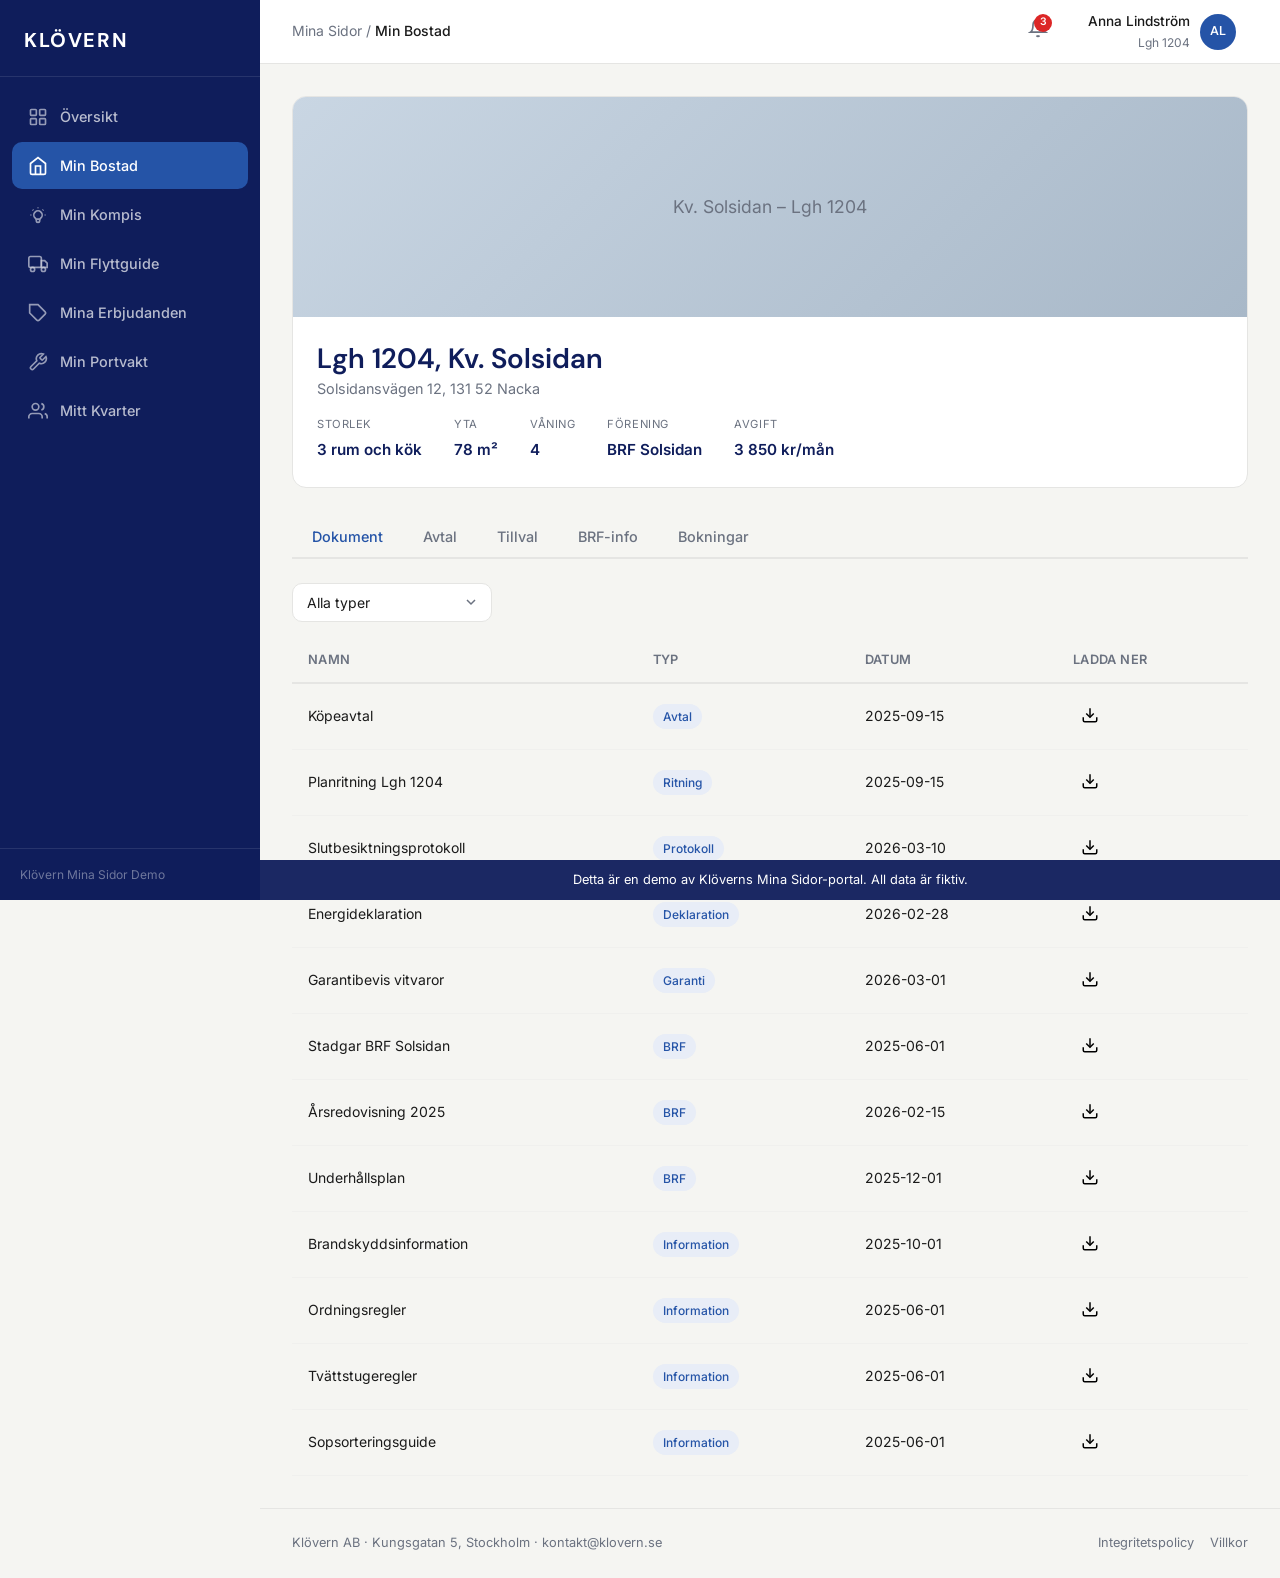
==== min-bostad.html @ 2c9887b0 "Initial commit: Klövern Mina Sidor demo portal Complete static demo of a customer portal ("Mina Sido" ====
<!DOCTYPE html>
<html lang="sv">
<head>
  <meta charset="UTF-8">
  <meta name="viewport" content="width=device-width, initial-scale=1.0">
  <title>Min Bostad – Klövern</title>
  <link rel="stylesheet" href="css/styles.css">
</head>
<body>
  <div class="app-layout">
    <aside class="sidebar">
      <div class="sidebar-logo"><span>KLÖVERN</span></div>
      <nav class="sidebar-nav">
        <a href="index.html"><svg viewBox="0 0 24 24" fill="none" stroke="currentColor" stroke-width="2"><rect x="3" y="3" width="7" height="7" rx="1"/><rect x="14" y="3" width="7" height="7" rx="1"/><rect x="3" y="14" width="7" height="7" rx="1"/><rect x="14" y="14" width="7" height="7" rx="1"/></svg>Översikt</a>
        <a href="min-bostad.html" class="active"><svg viewBox="0 0 24 24" fill="none" stroke="currentColor" stroke-width="2"><path d="M3 9l9-7 9 7v11a2 2 0 01-2 2H5a2 2 0 01-2-2z"/><polyline points="9 22 9 12 15 12 15 22"/></svg>Min Bostad</a>
        <a href="min-kompis.html"><svg viewBox="0 0 24 24" fill="none" stroke="currentColor" stroke-width="2"><path d="M9.663 17h4.673M12 3v1m6.364 1.636l-.707.707M21 12h-1M4 12H3m3.343-5.657l-.707-.707m2.828 9.9a5 5 0 117.072 0l-.548.547A3.374 3.374 0 0014 18.469V19a2 2 0 11-4 0v-.531c0-.895-.356-1.754-.988-2.386l-.548-.547z"/></svg>Min Kompis</a>
        <a href="min-flyttguide.html"><svg viewBox="0 0 24 24" fill="none" stroke="currentColor" stroke-width="2"><rect x="1" y="3" width="15" height="13" rx="2"/><polygon points="16 8 20 8 23 11 23 16 16 16 16 8"/><circle cx="5.5" cy="18.5" r="2.5"/><circle cx="18.5" cy="18.5" r="2.5"/></svg>Min Flyttguide</a>
        <a href="mina-erbjudanden.html"><svg viewBox="0 0 24 24" fill="none" stroke="currentColor" stroke-width="2"><path d="M20.59 13.41l-7.17 7.17a2 2 0 01-2.83 0L2 12V2h10l8.59 8.59a2 2 0 010 2.82z"/><line x1="7" y1="7" x2="7.01" y2="7"/></svg>Mina Erbjudanden</a>
        <a href="min-portvakt.html"><svg viewBox="0 0 24 24" fill="none" stroke="currentColor" stroke-width="2"><path d="M14.7 6.3a1 1 0 000 1.4l1.6 1.6a1 1 0 001.4 0l3.77-3.77a6 6 0 01-7.94 7.94l-6.91 6.91a2.12 2.12 0 01-3-3l6.91-6.91a6 6 0 017.94-7.94l-3.76 3.76z"/></svg>Min Portvakt</a>
        <a href="mitt-kvarter.html"><svg viewBox="0 0 24 24" fill="none" stroke="currentColor" stroke-width="2"><path d="M17 21v-2a4 4 0 00-4-4H5a4 4 0 00-4 4v2"/><circle cx="9" cy="7" r="4"/><path d="M23 21v-2a4 4 0 00-3-3.87"/><path d="M16 3.13a4 4 0 010 7.75"/></svg>Mitt Kvarter</a>
      </nav>
      <div class="sidebar-footer">Klövern Mina Sidor Demo</div>
    </aside>
    <div class="sidebar-overlay"></div>

    <main class="main-wrapper">
      <header class="topbar">
        <div class="topbar-left">
          <button class="hamburger" aria-label="Meny"><svg viewBox="0 0 24 24" fill="none" stroke="currentColor" stroke-width="2"><line x1="3" y1="12" x2="21" y2="12"/><line x1="3" y1="6" x2="21" y2="6"/><line x1="3" y1="18" x2="21" y2="18"/></svg></button>
          <div class="topbar-breadcrumb">Mina Sidor / <span>Min Bostad</span></div>
        </div>
        <div class="topbar-right">
          <div class="topbar-notification"><svg viewBox="0 0 24 24" fill="none" stroke="currentColor" stroke-width="2"><path d="M18 8A6 6 0 006 8c0 7-3 9-3 9h18s-3-2-3-9"/><path d="M13.73 21a2 2 0 01-3.46 0"/></svg><span class="notification-badge">3</span></div>
          <div class="topbar-user"><div class="user-info"><div class="user-name">Anna Lindström</div><div class="user-apartment">Lgh 1204</div></div><div class="user-avatar">AL</div></div>
        </div>
      </header>

      <div class="page-content">
        <!-- Apartment Header -->
        <div class="apartment-header">
          <div class="apartment-image" style="display:flex;align-items:center;justify-content:center;color:var(--color-text-muted);font-size:1.1rem;background:linear-gradient(135deg,#c9d6e3 0%,#a8b8c8 100%);">
            Kv. Solsidan – Lgh 1204
          </div>
          <div class="apartment-info">
            <h1>Lgh 1204, Kv. Solsidan</h1>
            <p class="apartment-address">Solsidansvägen 12, 131 52 Nacka</p>
            <div class="apartment-facts">
              <div class="apartment-fact"><span class="apartment-fact-label">Storlek</span><span class="apartment-fact-value">3 rum och kök</span></div>
              <div class="apartment-fact"><span class="apartment-fact-label">Yta</span><span class="apartment-fact-value">78 m²</span></div>
              <div class="apartment-fact"><span class="apartment-fact-label">Våning</span><span class="apartment-fact-value">4</span></div>
              <div class="apartment-fact"><span class="apartment-fact-label">Förening</span><span class="apartment-fact-value">BRF Solsidan</span></div>
              <div class="apartment-fact"><span class="apartment-fact-label">Avgift</span><span class="apartment-fact-value">3 850 kr/mån</span></div>
            </div>
          </div>
        </div>

        <!-- Tabs -->
        <div class="tabs-container">
          <div class="tabs">
            <button class="tab active" data-tab="dokument">Dokument</button>
            <button class="tab" data-tab="avtal">Avtal</button>
            <button class="tab" data-tab="tillval">Tillval</button>
            <button class="tab" data-tab="brf">BRF-info</button>
            <button class="tab" data-tab="bokningar">Bokningar</button>
          </div>

          <!-- Dokument -->
          <div class="tab-panel active" data-panel="dokument">
            <div style="margin-bottom:16px;">
              <select class="form-select" style="width:auto;min-width:200px;" onchange="filterDocs(this.value)">
                <option value="all">Alla typer</option>
                <option value="Avtal">Avtal</option>
                <option value="Ritning">Ritning</option>
                <option value="Protokoll">Protokoll</option>
                <option value="Garanti">Garanti</option>
                <option value="BRF">BRF</option>
                <option value="Information">Information</option>
              </select>
            </div>
            <div class="table-wrapper">
              <table id="doc-table">
                <thead><tr><th>Namn</th><th>Typ</th><th>Datum</th><th>Ladda ner</th></tr></thead>
                <tbody>
                  <tr data-type="Avtal"><td>Köpeavtal</td><td><span class="badge badge-info">Avtal</span></td><td>2025-09-15</td><td><button class="btn-icon" title="Ladda ner"><svg width="18" height="18" viewBox="0 0 24 24" fill="none" stroke="currentColor" stroke-width="2"><path d="M21 15v4a2 2 0 01-2 2H5a2 2 0 01-2-2v-4"/><polyline points="7 10 12 15 17 10"/><line x1="12" y1="15" x2="12" y2="3"/></svg></button></td></tr>
                  <tr data-type="Ritning"><td>Planritning Lgh 1204</td><td><span class="badge badge-info">Ritning</span></td><td>2025-09-15</td><td><button class="btn-icon" title="Ladda ner"><svg width="18" height="18" viewBox="0 0 24 24" fill="none" stroke="currentColor" stroke-width="2"><path d="M21 15v4a2 2 0 01-2 2H5a2 2 0 01-2-2v-4"/><polyline points="7 10 12 15 17 10"/><line x1="12" y1="15" x2="12" y2="3"/></svg></button></td></tr>
                  <tr data-type="Protokoll"><td>Slutbesiktningsprotokoll</td><td><span class="badge badge-info">Protokoll</span></td><td>2026-03-10</td><td><button class="btn-icon" title="Ladda ner"><svg width="18" height="18" viewBox="0 0 24 24" fill="none" stroke="currentColor" stroke-width="2"><path d="M21 15v4a2 2 0 01-2 2H5a2 2 0 01-2-2v-4"/><polyline points="7 10 12 15 17 10"/><line x1="12" y1="15" x2="12" y2="3"/></svg></button></td></tr>
                  <tr data-type="Deklaration"><td>Energideklaration</td><td><span class="badge badge-info">Deklaration</span></td><td>2026-02-28</td><td><button class="btn-icon" title="Ladda ner"><svg width="18" height="18" viewBox="0 0 24 24" fill="none" stroke="currentColor" stroke-width="2"><path d="M21 15v4a2 2 0 01-2 2H5a2 2 0 01-2-2v-4"/><polyline points="7 10 12 15 17 10"/><line x1="12" y1="15" x2="12" y2="3"/></svg></button></td></tr>
                  <tr data-type="Garanti"><td>Garantibevis vitvaror</td><td><span class="badge badge-info">Garanti</span></td><td>2026-03-01</td><td><button class="btn-icon" title="Ladda ner"><svg width="18" height="18" viewBox="0 0 24 24" fill="none" stroke="currentColor" stroke-width="2"><path d="M21 15v4a2 2 0 01-2 2H5a2 2 0 01-2-2v-4"/><polyline points="7 10 12 15 17 10"/><line x1="12" y1="15" x2="12" y2="3"/></svg></button></td></tr>
                  <tr data-type="BRF"><td>Stadgar BRF Solsidan</td><td><span class="badge badge-info">BRF</span></td><td>2025-06-01</td><td><button class="btn-icon" title="Ladda ner"><svg width="18" height="18" viewBox="0 0 24 24" fill="none" stroke="currentColor" stroke-width="2"><path d="M21 15v4a2 2 0 01-2 2H5a2 2 0 01-2-2v-4"/><polyline points="7 10 12 15 17 10"/><line x1="12" y1="15" x2="12" y2="3"/></svg></button></td></tr>
                  <tr data-type="BRF"><td>Årsredovisning 2025</td><td><span class="badge badge-info">BRF</span></td><td>2026-02-15</td><td><button class="btn-icon" title="Ladda ner"><svg width="18" height="18" viewBox="0 0 24 24" fill="none" stroke="currentColor" stroke-width="2"><path d="M21 15v4a2 2 0 01-2 2H5a2 2 0 01-2-2v-4"/><polyline points="7 10 12 15 17 10"/><line x1="12" y1="15" x2="12" y2="3"/></svg></button></td></tr>
                  <tr data-type="BRF"><td>Underhållsplan</td><td><span class="badge badge-info">BRF</span></td><td>2025-12-01</td><td><button class="btn-icon" title="Ladda ner"><svg width="18" height="18" viewBox="0 0 24 24" fill="none" stroke="currentColor" stroke-width="2"><path d="M21 15v4a2 2 0 01-2 2H5a2 2 0 01-2-2v-4"/><polyline points="7 10 12 15 17 10"/><line x1="12" y1="15" x2="12" y2="3"/></svg></button></td></tr>
                  <tr data-type="Information"><td>Brandskyddsinformation</td><td><span class="badge badge-info">Information</span></td><td>2025-10-01</td><td><button class="btn-icon" title="Ladda ner"><svg width="18" height="18" viewBox="0 0 24 24" fill="none" stroke="currentColor" stroke-width="2"><path d="M21 15v4a2 2 0 01-2 2H5a2 2 0 01-2-2v-4"/><polyline points="7 10 12 15 17 10"/><line x1="12" y1="15" x2="12" y2="3"/></svg></button></td></tr>
                  <tr data-type="Information"><td>Ordningsregler</td><td><span class="badge badge-info">Information</span></td><td>2025-06-01</td><td><button class="btn-icon" title="Ladda ner"><svg width="18" height="18" viewBox="0 0 24 24" fill="none" stroke="currentColor" stroke-width="2"><path d="M21 15v4a2 2 0 01-2 2H5a2 2 0 01-2-2v-4"/><polyline points="7 10 12 15 17 10"/><line x1="12" y1="15" x2="12" y2="3"/></svg></button></td></tr>
                  <tr data-type="Information"><td>Tvättstugeregler</td><td><span class="badge badge-info">Information</span></td><td>2025-06-01</td><td><button class="btn-icon" title="Ladda ner"><svg width="18" height="18" viewBox="0 0 24 24" fill="none" stroke="currentColor" stroke-width="2"><path d="M21 15v4a2 2 0 01-2 2H5a2 2 0 01-2-2v-4"/><polyline points="7 10 12 15 17 10"/><line x1="12" y1="15" x2="12" y2="3"/></svg></button></td></tr>
                  <tr data-type="Information"><td>Sopsorteringsguide</td><td><span class="badge badge-info">Information</span></td><td>2025-06-01</td><td><button class="btn-icon" title="Ladda ner"><svg width="18" height="18" viewBox="0 0 24 24" fill="none" stroke="currentColor" stroke-width="2"><path d="M21 15v4a2 2 0 01-2 2H5a2 2 0 01-2-2v-4"/><polyline points="7 10 12 15 17 10"/><line x1="12" y1="15" x2="12" y2="3"/></svg></button></td></tr>
                </tbody>
              </table>
            </div>
          </div>

          <!-- Avtal -->
          <div class="tab-panel" data-panel="avtal">
            <div class="info-card">
              <h4>Köpeavtal</h4>
              <div class="info-card-row"><span class="info-card-label">Köpeskilling</span><span class="info-card-value">4 250 000 kr</span></div>
              <div class="info-card-row"><span class="info-card-label">Tillträdesdag</span><span class="info-card-value">2026-06-01</span></div>
              <div class="info-card-row"><span class="info-card-label">Säljare</span><span class="info-card-value">Klövern Bostad AB</span></div>
              <div class="info-card-row"><span class="info-card-label">Köpare</span><span class="info-card-value">Anna Lindström</span></div>
              <div class="info-card-row"><span class="info-card-label">Objekt</span><span class="info-card-value">Lgh 1204, Kv. Solsidan</span></div>
              <div class="info-card-row"><span class="info-card-label">Mäklare</span><span class="info-card-value">Klövern Försäljning</span></div>
            </div>
          </div>

          <!-- Tillval -->
          <div class="tab-panel" data-panel="tillval">
            <div class="grid-3" style="margin-bottom:24px;">
              <div class="card"><div style="display:flex;justify-content:space-between;align-items:flex-start;margin-bottom:8px;"><span class="text-xs text-muted" style="text-transform:uppercase;letter-spacing:0.05em;">Golv</span><span class="badge badge-success">Bekräftad</span></div><h3 style="margin-bottom:4px;">Ekparkett premium</h3><div class="stat-value" style="font-size:1.1rem;">12 500 kr</div></div>
              <div class="card"><div style="display:flex;justify-content:space-between;align-items:flex-start;margin-bottom:8px;"><span class="text-xs text-muted" style="text-transform:uppercase;letter-spacing:0.05em;">Badrum</span><span class="badge badge-success">Bekräftad</span></div><h3 style="margin-bottom:4px;">Kakel Carrara marmor</h3><div class="stat-value" style="font-size:1.1rem;">8 200 kr</div></div>
              <div class="card"><div style="display:flex;justify-content:space-between;align-items:flex-start;margin-bottom:8px;"><span class="text-xs text-muted" style="text-transform:uppercase;letter-spacing:0.05em;">El</span><span class="badge badge-success">Bekräftad</span></div><h3 style="margin-bottom:4px;">Extra eluttag kök</h3><div class="stat-value" style="font-size:1.1rem;">2 400 kr</div></div>
              <div class="card"><div style="display:flex;justify-content:space-between;align-items:flex-start;margin-bottom:8px;"><span class="text-xs text-muted" style="text-transform:uppercase;letter-spacing:0.05em;">El</span><span class="badge badge-success">Bekräftad</span></div><h3 style="margin-bottom:4px;">Spotlights hall</h3><div class="stat-value" style="font-size:1.1rem;">3 800 kr</div></div>
              <div class="card"><div style="display:flex;justify-content:space-between;align-items:flex-start;margin-bottom:8px;"><span class="text-xs text-muted" style="text-transform:uppercase;letter-spacing:0.05em;">Kök</span><span class="badge badge-success">Bekräftad</span></div><h3 style="margin-bottom:4px;">Uppgraderad köksblandare</h3><div class="stat-value" style="font-size:1.1rem;">1 950 kr</div></div>
            </div>
            <div class="card-flat" style="text-align:right;">
              <span class="text-muted">Totalt tillval: </span>
              <strong style="font-size:1.2rem;color:var(--color-primary);">28 850 kr</strong>
            </div>
          </div>

          <!-- BRF-info -->
          <div class="tab-panel" data-panel="brf">
            <div class="grid-2">
              <div class="info-card">
                <h4>BRF Solsidan</h4>
                <div class="info-card-row"><span class="info-card-label">Org.nr</span><span class="info-card-value">769600-1234</span></div>
                <div class="info-card-row"><span class="info-card-label">Månadsavgift</span><span class="info-card-value">3 850 kr</span></div>
                <div class="info-card-row"><span class="info-card-label">Antal lägenheter</span><span class="info-card-value">48</span></div>
                <div class="info-card-row"><span class="info-card-label">Byggår</span><span class="info-card-value">2026</span></div>
              </div>
              <div class="card-flat">
                <h3 style="margin-bottom:16px;">Styrelse</h3>
                <div style="display:flex;flex-direction:column;gap:12px;">
                  <div style="display:flex;justify-content:space-between;"><span>Maria Eriksson</span><span class="text-muted text-sm">Ordförande</span></div>
                  <div style="display:flex;justify-content:space-between;"><span>Johan Andersson</span><span class="text-muted text-sm">Kassör</span></div>
                  <div style="display:flex;justify-content:space-between;"><span>Sofia Bergström</span><span class="text-muted text-sm">Sekreterare</span></div>
                  <div style="display:flex;justify-content:space-between;"><span>Peter Nilsson</span><span class="text-muted text-sm">Ledamot</span></div>
                </div>
              </div>
            </div>
          </div>

          <!-- Bokningar -->
          <div class="tab-panel" data-panel="bokningar">
            <div style="display:flex;flex-direction:column;gap:12px;">
              <div class="card" style="display:flex;justify-content:space-between;align-items:center;flex-wrap:wrap;gap:12px;">
                <div><h3 style="margin-bottom:4px;">Festlokal</h3><p class="text-sm text-muted">Max 30 personer, kök ingår</p></div>
                <div style="display:flex;align-items:center;gap:12px;"><span class="badge badge-success">Ledig</span><button class="btn btn-primary btn-sm" data-modal="#booking-modal">Boka</button></div>
              </div>
              <div class="card" style="display:flex;justify-content:space-between;align-items:center;flex-wrap:wrap;gap:12px;">
                <div><h3 style="margin-bottom:4px;">Gästlägenhet</h3><p class="text-sm text-muted">Bokad 15-17 maj</p></div>
                <div style="display:flex;align-items:center;gap:12px;"><span class="badge badge-warning">Bokad</span><button class="btn btn-secondary btn-sm" disabled>Boka</button></div>
              </div>
              <div class="card" style="display:flex;justify-content:space-between;align-items:center;flex-wrap:wrap;gap:12px;">
                <div><h3 style="margin-bottom:4px;">Bastu</h3><p class="text-sm text-muted">Max 6 personer, boka 2h-pass</p></div>
                <div style="display:flex;align-items:center;gap:12px;"><span class="badge badge-success">Ledig</span><button class="btn btn-primary btn-sm" data-modal="#booking-modal">Boka</button></div>
              </div>
              <div class="card" style="display:flex;justify-content:space-between;align-items:center;flex-wrap:wrap;gap:12px;">
                <div><h3 style="margin-bottom:4px;">Tvättstuga 1</h3><p class="text-sm text-muted">Maskin 1-3, torktumlare</p></div>
                <div style="display:flex;align-items:center;gap:12px;"><span class="badge badge-success">Ledig</span><button class="btn btn-primary btn-sm" data-modal="#booking-modal">Boka</button></div>
              </div>
              <div class="card" style="display:flex;justify-content:space-between;align-items:center;flex-wrap:wrap;gap:12px;">
                <div><h3 style="margin-bottom:4px;">Cykelverkstad</h3><p class="text-sm text-muted">Verktyg och pump finns</p></div>
                <div style="display:flex;align-items:center;gap:12px;"><span class="badge badge-success">Ledig</span><button class="btn btn-primary btn-sm" data-modal="#booking-modal">Boka</button></div>
              </div>
            </div>
          </div>
        </div>
      </div>

      <footer class="app-footer">
        <div>Klövern AB &middot; Kungsgatan 5, Stockholm &middot; kontakt@klovern.se</div>
        <div><a href="#">Integritetspolicy</a><a href="#">Villkor</a></div>
      </footer>
    </main>
  </div>

  <!-- Booking Modal -->
  <div class="modal-overlay" id="booking-modal">
    <div class="modal">
      <div class="modal-header">
        <h2>Boka utrymme</h2>
        <button class="modal-close"><svg viewBox="0 0 24 24" fill="none" stroke="currentColor" stroke-width="2"><line x1="18" y1="6" x2="6" y2="18"/><line x1="6" y1="6" x2="18" y2="18"/></svg></button>
      </div>
      <div class="modal-body">
        <form data-success="Bokning bekräftad!">
          <div class="form-group"><label>Datum</label><input type="date" class="form-input" value="2026-06-15"></div>
          <div class="form-group"><label>Tid</label><select class="form-select"><option>09:00 – 12:00</option><option>12:00 – 15:00</option><option>15:00 – 18:00</option><option>18:00 – 21:00</option></select></div>
          <button type="submit" class="btn btn-primary w-full">Bekräfta bokning</button>
        </form>
      </div>
    </div>
  </div>

  <div class="demo-banner">Detta är en demo av Klöverns Mina Sidor-portal. All data är fiktiv.</div>

  <script src="js/data.js"></script>
  <script src="js/main.js"></script>
  <script>
    function filterDocs(type) {
      document.querySelectorAll('#doc-table tbody tr').forEach(row => {
        row.style.display = (type === 'all' || row.dataset.type === type) ? '' : 'none';
      });
    }
  </script>
</body>
</html>
---- css/styles.css ----
/* =========================================
   Klövern Mina Sidor – Design System
   ========================================= */

/* --- Fonts --- */
@import url('https://fonts.googleapis.com/css2?family=DM+Sans:ital,wght@0,400;0,500;0,600;0,700;1,400&family=Inter:wght@300;400;500;600&display=swap');

/* --- CSS Custom Properties --- */
:root {
  --color-primary: #0f1d5b;
  --color-primary-light: #1a3278;
  --color-accent: #2554a7;
  --color-accent-light: #e8edf7;
  --color-bg: #f5f5f2;
  --color-card: #ffffff;
  --color-text: #1a1a1a;
  --color-text-muted: #6b7280;
  --color-text-light: #9ca3af;
  --color-border: #e5e5e3;
  --color-border-light: #f0f0ee;
  --color-success: #16a34a;
  --color-success-bg: #f0fdf4;
  --color-warning: #d97706;
  --color-warning-bg: #fffbeb;
  --color-error: #dc2626;
  --color-error-bg: #fef2f2;
  --color-sidebar: #0f1d5b;
  --color-sidebar-hover: #1a3278;
  --color-sidebar-active: #2554a7;
  --color-topbar: #ffffff;

  --font-heading: 'DM Sans', system-ui, -apple-system, sans-serif;
  --font-body: 'Inter', system-ui, -apple-system, sans-serif;

  --radius-sm: 6px;
  --radius-md: 10px;
  --radius-lg: 14px;
  --radius-xl: 20px;

  --shadow-sm: 0 1px 2px rgba(0,0,0,0.05);
  --shadow-card: 0 1px 3px rgba(0,0,0,0.08), 0 1px 2px rgba(0,0,0,0.04);
  --shadow-hover: 0 4px 12px rgba(0,0,0,0.1);
  --shadow-modal: 0 20px 60px rgba(0,0,0,0.15);

  --sidebar-width: 260px;
  --topbar-height: 64px;

  --transition: 0.2s ease;
}

/* --- Reset & Base --- */
*, *::before, *::after { box-sizing: border-box; margin: 0; padding: 0; }

html { font-size: 16px; -webkit-font-smoothing: antialiased; -moz-osx-font-smoothing: grayscale; }

body {
  font-family: var(--font-body);
  color: var(--color-text);
  background: var(--color-bg);
  line-height: 1.6;
  min-height: 100vh;
}

h1, h2, h3, h4, h5, h6 {
  font-family: var(--font-heading);
  font-weight: 600;
  line-height: 1.3;
  color: var(--color-primary);
}

h1 { font-size: 1.75rem; }
h2 { font-size: 1.375rem; }
h3 { font-size: 1.125rem; }
h4 { font-size: 1rem; }

a { color: var(--color-accent); text-decoration: none; transition: color var(--transition); }
a:hover { color: var(--color-primary); }

img { max-width: 100%; height: auto; display: block; }

button {
  font-family: var(--font-body);
  cursor: pointer;
  border: none;
  background: none;
  font-size: 0.875rem;
}

/* --- Layout --- */
.app-layout {
  display: flex;
  min-height: 100vh;
}

/* --- Sidebar --- */
.sidebar {
  width: var(--sidebar-width);
  background: var(--color-sidebar);
  color: #fff;
  position: fixed;
  top: 0;
  left: 0;
  bottom: 0;
  z-index: 100;
  display: flex;
  flex-direction: column;
  transition: transform 0.3s ease;
}

.sidebar-logo {
  padding: 24px 24px 20px;
  border-bottom: 1px solid rgba(255,255,255,0.1);
}

.sidebar-logo img {
  height: 28px;
  filter: brightness(0) invert(1);
}

.sidebar-logo span {
  font-family: var(--font-heading);
  font-size: 1.25rem;
  font-weight: 700;
  letter-spacing: 0.08em;
  text-transform: uppercase;
}

.sidebar-nav {
  flex: 1;
  padding: 16px 12px;
  overflow-y: auto;
}

.sidebar-nav a {
  display: flex;
  align-items: center;
  gap: 12px;
  padding: 12px 16px;
  border-radius: var(--radius-md);
  color: rgba(255,255,255,0.7);
  font-size: 0.9rem;
  font-weight: 500;
  transition: all var(--transition);
  margin-bottom: 2px;
  text-decoration: none;
}

.sidebar-nav a:hover {
  background: var(--color-sidebar-hover);
  color: #fff;
}

.sidebar-nav a.active {
  background: var(--color-sidebar-active);
  color: #fff;
}

.sidebar-nav a svg {
  width: 20px;
  height: 20px;
  flex-shrink: 0;
  opacity: 0.8;
}

.sidebar-nav a.active svg { opacity: 1; }

.sidebar-footer {
  padding: 16px 20px;
  border-top: 1px solid rgba(255,255,255,0.1);
  font-size: 0.75rem;
  color: rgba(255,255,255,0.4);
}

/* --- Main Content --- */
.main-wrapper {
  flex: 1;
  margin-left: var(--sidebar-width);
  display: flex;
  flex-direction: column;
  min-height: 100vh;
}

/* --- Topbar --- */
.topbar {
  height: var(--topbar-height);
  background: var(--color-topbar);
  border-bottom: 1px solid var(--color-border);
  display: flex;
  align-items: center;
  justify-content: space-between;
  padding: 0 32px;
  position: sticky;
  top: 0;
  z-index: 50;
}

.topbar-left {
  display: flex;
  align-items: center;
  gap: 8px;
}

.topbar-breadcrumb {
  font-size: 0.875rem;
  color: var(--color-text-muted);
}

.topbar-breadcrumb span {
  color: var(--color-text);
  font-weight: 500;
}

.hamburger {
  display: none;
  background: none;
  border: none;
  padding: 8px;
  cursor: pointer;
  color: var(--color-text);
}

.hamburger svg { width: 24px; height: 24px; }

.topbar-right {
  display: flex;
  align-items: center;
  gap: 20px;
}

.topbar-notification {
  position: relative;
  padding: 8px;
  border-radius: var(--radius-sm);
  transition: background var(--transition);
  cursor: pointer;
  color: var(--color-text-muted);
}

.topbar-notification:hover {
  background: var(--color-bg);
  color: var(--color-text);
}

.topbar-notification svg { width: 20px; height: 20px; }

.notification-badge {
  position: absolute;
  top: 4px;
  right: 4px;
  width: 18px;
  height: 18px;
  background: var(--color-error);
  color: #fff;
  font-size: 0.65rem;
  font-weight: 600;
  border-radius: 50%;
  display: flex;
  align-items: center;
  justify-content: center;
}

.topbar-user {
  display: flex;
  align-items: center;
  gap: 10px;
  padding: 6px 12px;
  border-radius: var(--radius-md);
  cursor: pointer;
  transition: background var(--transition);
}

.topbar-user:hover { background: var(--color-bg); }

.user-avatar {
  width: 36px;
  height: 36px;
  border-radius: 50%;
  background: var(--color-accent);
  color: #fff;
  display: flex;
  align-items: center;
  justify-content: center;
  font-size: 0.8rem;
  font-weight: 600;
  font-family: var(--font-heading);
}

.user-info { text-align: right; }
.user-name { font-size: 0.85rem; font-weight: 500; }
.user-apartment { font-size: 0.75rem; color: var(--color-text-muted); }

/* --- Page Content --- */
.page-content {
  flex: 1;
  padding: 32px;
  max-width: 1200px;
  width: 100%;
}

.page-header {
  margin-bottom: 32px;
}

.page-header h1 { margin-bottom: 8px; }

.page-header p {
  color: var(--color-text-muted);
  font-size: 0.95rem;
}

/* --- Footer --- */
.app-footer {
  padding: 24px 32px;
  border-top: 1px solid var(--color-border);
  font-size: 0.8rem;
  color: var(--color-text-muted);
  display: flex;
  justify-content: space-between;
  align-items: center;
  flex-wrap: wrap;
  gap: 12px;
}

.app-footer a {
  color: var(--color-text-muted);
  margin-left: 16px;
}

.app-footer a:hover { color: var(--color-accent); }

/* --- Cards --- */
.card {
  background: var(--color-card);
  border-radius: var(--radius-lg);
  border: 1px solid var(--color-border);
  padding: 24px;
  transition: box-shadow var(--transition);
}

.card:hover { box-shadow: var(--shadow-hover); }

.card-flat {
  background: var(--color-card);
  border-radius: var(--radius-lg);
  border: 1px solid var(--color-border);
  padding: 24px;
}

.card-header {
  display: flex;
  justify-content: space-between;
  align-items: center;
  margin-bottom: 16px;
}

.card-header h3 { margin: 0; }

/* --- Grids --- */
.grid-2 { display: grid; grid-template-columns: repeat(2, 1fr); gap: 20px; }
.grid-3 { display: grid; grid-template-columns: repeat(3, 1fr); gap: 20px; }
.grid-4 { display: grid; grid-template-columns: repeat(4, 1fr); gap: 20px; }

/* --- Stat Cards --- */
.stat-card {
  background: var(--color-card);
  border-radius: var(--radius-lg);
  border: 1px solid var(--color-border);
  padding: 20px 24px;
  display: flex;
  align-items: flex-start;
  gap: 16px;
  transition: box-shadow var(--transition);
}

.stat-card:hover { box-shadow: var(--shadow-hover); }

.stat-icon {
  width: 44px;
  height: 44px;
  border-radius: var(--radius-md);
  display: flex;
  align-items: center;
  justify-content: center;
  flex-shrink: 0;
}

.stat-icon svg { width: 22px; height: 22px; }

.stat-icon.blue { background: var(--color-accent-light); color: var(--color-accent); }
.stat-icon.green { background: var(--color-success-bg); color: var(--color-success); }
.stat-icon.amber { background: var(--color-warning-bg); color: var(--color-warning); }
.stat-icon.red { background: var(--color-error-bg); color: var(--color-error); }

.stat-value { font-size: 1.5rem; font-weight: 700; font-family: var(--font-heading); color: var(--color-primary); line-height: 1.2; }
.stat-label { font-size: 0.8rem; color: var(--color-text-muted); margin-top: 2px; }

/* --- Buttons --- */
.btn {
  display: inline-flex;
  align-items: center;
  gap: 8px;
  padding: 10px 20px;
  border-radius: var(--radius-md);
  font-size: 0.875rem;
  font-weight: 500;
  transition: all var(--transition);
  cursor: pointer;
  border: none;
}

.btn-primary {
  background: var(--color-accent);
  color: #fff;
}

.btn-primary:hover { background: var(--color-primary); }

.btn-secondary {
  background: var(--color-bg);
  color: var(--color-text);
  border: 1px solid var(--color-border);
}

.btn-secondary:hover { background: var(--color-border); }

.btn-outline {
  background: transparent;
  color: var(--color-accent);
  border: 1px solid var(--color-accent);
}

.btn-outline:hover { background: var(--color-accent-light); }

.btn-sm { padding: 6px 14px; font-size: 0.8rem; }
.btn-lg { padding: 14px 28px; font-size: 1rem; }

.btn-icon {
  padding: 8px;
  border-radius: var(--radius-sm);
}

/* --- Badges --- */
.badge {
  display: inline-flex;
  align-items: center;
  padding: 3px 10px;
  border-radius: 999px;
  font-size: 0.75rem;
  font-weight: 500;
}

.badge-success { background: var(--color-success-bg); color: var(--color-success); }
.badge-warning { background: var(--color-warning-bg); color: var(--color-warning); }
.badge-error { background: var(--color-error-bg); color: var(--color-error); }
.badge-info { background: var(--color-accent-light); color: var(--color-accent); }

/* --- Tabs --- */
.tabs {
  display: flex;
  gap: 0;
  border-bottom: 2px solid var(--color-border);
  margin-bottom: 24px;
  overflow-x: auto;
}

.tab {
  padding: 12px 20px;
  font-size: 0.9rem;
  font-weight: 500;
  color: var(--color-text-muted);
  cursor: pointer;
  border-bottom: 2px solid transparent;
  margin-bottom: -2px;
  white-space: nowrap;
  transition: all var(--transition);
  background: none;
  border-top: none;
  border-left: none;
  border-right: none;
}

.tab:hover { color: var(--color-text); }

.tab.active {
  color: var(--color-accent);
  border-bottom-color: var(--color-accent);
}

.tab-panel { display: none; }
.tab-panel.active { display: block; }

/* --- Tables --- */
.table-wrapper { overflow-x: auto; }

table {
  width: 100%;
  border-collapse: collapse;
  font-size: 0.875rem;
}

th {
  text-align: left;
  padding: 12px 16px;
  font-weight: 600;
  font-size: 0.8rem;
  color: var(--color-text-muted);
  text-transform: uppercase;
  letter-spacing: 0.03em;
  border-bottom: 2px solid var(--color-border);
}

td {
  padding: 14px 16px;
  border-bottom: 1px solid var(--color-border-light);
  vertical-align: middle;
}

tr:hover td { background: var(--color-bg); }

/* --- Timeline --- */
.timeline {
  display: flex;
  align-items: flex-start;
  gap: 0;
  margin: 24px 0;
  position: relative;
}

.timeline-step {
  flex: 1;
  text-align: center;
  position: relative;
}

.timeline-dot {
  width: 32px;
  height: 32px;
  border-radius: 50%;
  margin: 0 auto 12px;
  display: flex;
  align-items: center;
  justify-content: center;
  font-size: 0.75rem;
  font-weight: 600;
  position: relative;
  z-index: 2;
}

.timeline-dot.done {
  background: var(--color-success);
  color: #fff;
}

.timeline-dot.active {
  background: var(--color-accent);
  color: #fff;
  box-shadow: 0 0 0 4px var(--color-accent-light);
}

.timeline-dot.upcoming {
  background: var(--color-border);
  color: var(--color-text-muted);
}

.timeline-step:not(:last-child)::after {
  content: '';
  position: absolute;
  top: 16px;
  left: calc(50% + 20px);
  right: calc(-50% + 20px);
  height: 2px;
  background: var(--color-border);
  z-index: 1;
}

.timeline-step.done:not(:last-child)::after {
  background: var(--color-success);
}

.timeline-label {
  font-size: 0.8rem;
  font-weight: 500;
  color: var(--color-text);
}

.timeline-date {
  font-size: 0.75rem;
  color: var(--color-text-muted);
  margin-top: 4px;
}

.timeline-progress {
  font-size: 0.75rem;
  color: var(--color-accent);
  font-weight: 600;
  margin-top: 4px;
}

/* --- Activity Feed --- */
.activity-list { list-style: none; }

.activity-item {
  display: flex;
  align-items: flex-start;
  gap: 14px;
  padding: 14px 0;
  border-bottom: 1px solid var(--color-border-light);
}

.activity-item:last-child { border-bottom: none; }

.activity-icon {
  width: 36px;
  height: 36px;
  border-radius: var(--radius-sm);
  background: var(--color-accent-light);
  color: var(--color-accent);
  display: flex;
  align-items: center;
  justify-content: center;
  flex-shrink: 0;
}

.activity-icon svg { width: 18px; height: 18px; }

.activity-text { font-size: 0.875rem; line-height: 1.4; }
.activity-time { font-size: 0.75rem; color: var(--color-text-muted); margin-top: 2px; }

/* --- Progress Circle --- */
.progress-circle {
  width: 120px;
  height: 120px;
  position: relative;
}

.progress-circle svg {
  transform: rotate(-90deg);
  width: 100%;
  height: 100%;
}

.progress-circle .bg { fill: none; stroke: var(--color-border); stroke-width: 8; }
.progress-circle .progress { fill: none; stroke: var(--color-accent); stroke-width: 8; stroke-linecap: round; transition: stroke-dashoffset 0.5s ease; }

.progress-value {
  position: absolute;
  inset: 0;
  display: flex;
  flex-direction: column;
  align-items: center;
  justify-content: center;
  font-family: var(--font-heading);
}

.progress-value .number { font-size: 1.75rem; font-weight: 700; color: var(--color-primary); line-height: 1; }
.progress-value .label { font-size: 0.7rem; color: var(--color-text-muted); margin-top: 2px; }

/* --- Checklist --- */
.checklist-group { margin-bottom: 28px; }

.checklist-group h3 {
  font-size: 0.95rem;
  margin-bottom: 12px;
  padding-bottom: 8px;
  border-bottom: 1px solid var(--color-border);
}

.checklist-item {
  display: flex;
  align-items: center;
  gap: 12px;
  padding: 10px 0;
  cursor: pointer;
  transition: opacity var(--transition);
}

.checklist-item.done { opacity: 0.6; }
.checklist-item.done .checklist-text { text-decoration: line-through; }

.checklist-checkbox {
  width: 22px;
  height: 22px;
  border: 2px solid var(--color-border);
  border-radius: var(--radius-sm);
  display: flex;
  align-items: center;
  justify-content: center;
  flex-shrink: 0;
  transition: all var(--transition);
}

.checklist-item.done .checklist-checkbox {
  background: var(--color-success);
  border-color: var(--color-success);
  color: #fff;
}

.checklist-checkbox svg { width: 14px; height: 14px; }

.checklist-text { font-size: 0.9rem; }

/* --- Filter Pills --- */
.filter-pills {
  display: flex;
  gap: 8px;
  margin-bottom: 24px;
  flex-wrap: wrap;
}

.filter-pill {
  padding: 8px 18px;
  border-radius: 999px;
  font-size: 0.8rem;
  font-weight: 500;
  background: var(--color-card);
  color: var(--color-text-muted);
  border: 1px solid var(--color-border);
  cursor: pointer;
  transition: all var(--transition);
}

.filter-pill:hover {
  border-color: var(--color-accent);
  color: var(--color-accent);
}

.filter-pill.active {
  background: var(--color-accent);
  color: #fff;
  border-color: var(--color-accent);
}

/* --- Article Cards --- */
.article-card {
  background: var(--color-card);
  border-radius: var(--radius-lg);
  border: 1px solid var(--color-border);
  overflow: hidden;
  transition: all var(--transition);
}

.article-card:hover {
  box-shadow: var(--shadow-hover);
  transform: translateY(-2px);
}

.article-card-image {
  height: 180px;
  background: var(--color-border);
  background-size: cover;
  background-position: center;
}

.article-card-body { padding: 20px; }

.article-card-category {
  display: inline-block;
  padding: 3px 10px;
  border-radius: 999px;
  font-size: 0.7rem;
  font-weight: 500;
  background: var(--color-accent-light);
  color: var(--color-accent);
  margin-bottom: 10px;
}

.article-card-body h3 {
  font-size: 1rem;
  margin-bottom: 8px;
  line-height: 1.4;
}

.article-card-body p {
  font-size: 0.85rem;
  color: var(--color-text-muted);
  line-height: 1.5;
  margin-bottom: 14px;
}

.article-card-link {
  font-size: 0.85rem;
  font-weight: 500;
  color: var(--color-accent);
}

/* --- Offer Cards --- */
.offer-card {
  background: var(--color-card);
  border-radius: var(--radius-lg);
  border: 1px solid var(--color-border);
  padding: 24px;
  position: relative;
  overflow: hidden;
}

.offer-card:hover { box-shadow: var(--shadow-hover); }

.offer-discount {
  position: absolute;
  top: 16px;
  right: 16px;
  background: var(--color-accent);
  color: #fff;
  padding: 4px 12px;
  border-radius: 999px;
  font-size: 0.75rem;
  font-weight: 600;
}

.offer-partner {
  font-size: 0.75rem;
  color: var(--color-text-muted);
  text-transform: uppercase;
  letter-spacing: 0.05em;
  margin-bottom: 8px;
}

.offer-card h3 { font-size: 1rem; margin-bottom: 8px; }

.offer-card p {
  font-size: 0.85rem;
  color: var(--color-text-muted);
  margin-bottom: 16px;
  line-height: 1.5;
}

.offer-expiry {
  font-size: 0.75rem;
  color: var(--color-text-light);
  margin-bottom: 16px;
}

.offer-code {
  background: var(--color-bg);
  border: 1px dashed var(--color-border);
  border-radius: var(--radius-sm);
  padding: 10px 16px;
  text-align: center;
  font-family: monospace;
  font-size: 1rem;
  font-weight: 600;
  letter-spacing: 0.1em;
  color: var(--color-primary);
  display: none;
}

.offer-code.visible { display: block; }

/* --- Product Cards (Shop) --- */
.product-card {
  background: var(--color-card);
  border-radius: var(--radius-lg);
  border: 1px solid var(--color-border);
  overflow: hidden;
  transition: all var(--transition);
}

.product-card:hover {
  box-shadow: var(--shadow-hover);
  transform: translateY(-2px);
}

.product-card-image {
  height: 200px;
  background: linear-gradient(135deg, var(--color-bg) 0%, var(--color-border) 100%);
  display: flex;
  align-items: center;
  justify-content: center;
  color: var(--color-text-muted);
  font-size: 2.5rem;
}

.product-card-body { padding: 20px; }
.product-card-body h3 { font-size: 1rem; margin-bottom: 6px; }

.product-card-body p {
  font-size: 0.8rem;
  color: var(--color-text-muted);
  margin-bottom: 14px;
  line-height: 1.5;
}

.product-price {
  font-size: 1.2rem;
  font-weight: 700;
  font-family: var(--font-heading);
  color: var(--color-primary);
  margin-bottom: 14px;
}

/* --- Case Cards --- */
.case-card {
  background: var(--color-card);
  border-radius: var(--radius-lg);
  border: 1px solid var(--color-border);
  padding: 20px 24px;
  margin-bottom: 12px;
}

.case-card-header {
  display: flex;
  justify-content: space-between;
  align-items: flex-start;
  margin-bottom: 12px;
}

.case-card-header h3 { font-size: 1rem; }

.case-meta {
  display: flex;
  gap: 24px;
  font-size: 0.8rem;
  color: var(--color-text-muted);
}

.case-meta span { display: flex; align-items: center; gap: 6px; }

/* --- Bulletin Board --- */
.bulletin-card {
  background: var(--color-card);
  border-radius: var(--radius-lg);
  border: 1px solid var(--color-border);
  padding: 20px 24px;
  margin-bottom: 12px;
  transition: box-shadow var(--transition);
}

.bulletin-card:hover { box-shadow: var(--shadow-hover); }

.bulletin-header {
  display: flex;
  justify-content: space-between;
  align-items: flex-start;
  margin-bottom: 8px;
}

.bulletin-header h3 { font-size: 0.95rem; }

.bulletin-meta {
  font-size: 0.75rem;
  color: var(--color-text-muted);
  margin-bottom: 10px;
}

.bulletin-card p {
  font-size: 0.85rem;
  color: var(--color-text-muted);
  line-height: 1.5;
}

/* --- Local Guide --- */
.guide-card {
  display: flex;
  align-items: center;
  gap: 16px;
  background: var(--color-card);
  border-radius: var(--radius-md);
  border: 1px solid var(--color-border);
  padding: 16px 20px;
}

.guide-icon {
  width: 40px;
  height: 40px;
  border-radius: var(--radius-sm);
  background: var(--color-accent-light);
  color: var(--color-accent);
  display: flex;
  align-items: center;
  justify-content: center;
  flex-shrink: 0;
}

.guide-icon svg { width: 20px; height: 20px; }

.guide-info { flex: 1; }
.guide-info h4 { font-size: 0.9rem; margin-bottom: 2px; }
.guide-info p { font-size: 0.8rem; color: var(--color-text-muted); }
.guide-distance { font-size: 0.8rem; color: var(--color-text-muted); font-weight: 500; white-space: nowrap; }

/* --- Energy Chart (CSS bars) --- */
.energy-bars {
  display: flex;
  align-items: flex-end;
  gap: 16px;
  height: 160px;
  padding-top: 20px;
}

.energy-bar {
  flex: 1;
  display: flex;
  flex-direction: column;
  align-items: center;
  justify-content: flex-end;
  height: 100%;
}

.energy-bar-fill {
  width: 100%;
  max-width: 60px;
  background: var(--color-accent);
  border-radius: var(--radius-sm) var(--radius-sm) 0 0;
  transition: height 0.5s ease;
  position: relative;
}

.energy-bar-fill.average {
  background: var(--color-border);
}

.energy-bar-value {
  font-size: 0.75rem;
  font-weight: 600;
  color: var(--color-text);
  margin-bottom: 6px;
}

.energy-bar-label {
  font-size: 0.75rem;
  color: var(--color-text-muted);
  margin-top: 8px;
}

/* --- Cart Drawer --- */
.cart-drawer {
  position: fixed;
  top: 0;
  right: -400px;
  width: 400px;
  height: 100vh;
  background: var(--color-card);
  box-shadow: var(--shadow-modal);
  z-index: 200;
  display: flex;
  flex-direction: column;
  transition: right 0.3s ease;
}

.cart-drawer.open { right: 0; }

.cart-drawer-header {
  padding: 20px 24px;
  border-bottom: 1px solid var(--color-border);
  display: flex;
  justify-content: space-between;
  align-items: center;
}

.cart-drawer-header h3 { margin: 0; }

.cart-drawer-body {
  flex: 1;
  padding: 24px;
  overflow-y: auto;
}

.cart-item {
  display: flex;
  justify-content: space-between;
  align-items: center;
  padding: 14px 0;
  border-bottom: 1px solid var(--color-border-light);
}

.cart-item-name { font-size: 0.9rem; font-weight: 500; }
.cart-item-price { font-size: 0.85rem; color: var(--color-text-muted); }

.cart-item-remove {
  color: var(--color-text-light);
  cursor: pointer;
  padding: 4px;
}

.cart-item-remove:hover { color: var(--color-error); }

.cart-drawer-footer {
  padding: 20px 24px;
  border-top: 1px solid var(--color-border);
}

.cart-total {
  display: flex;
  justify-content: space-between;
  font-size: 1.1rem;
  font-weight: 700;
  font-family: var(--font-heading);
  margin-bottom: 16px;
}

.cart-count {
  position: absolute;
  top: -6px;
  right: -6px;
  width: 20px;
  height: 20px;
  background: var(--color-accent);
  color: #fff;
  font-size: 0.65rem;
  font-weight: 600;
  border-radius: 50%;
  display: flex;
  align-items: center;
  justify-content: center;
}

/* --- Modal --- */
.modal-overlay {
  position: fixed;
  inset: 0;
  background: rgba(0,0,0,0.4);
  z-index: 300;
  display: none;
  align-items: center;
  justify-content: center;
  backdrop-filter: blur(2px);
}

.modal-overlay.open { display: flex; }

.modal {
  background: var(--color-card);
  border-radius: var(--radius-xl);
  width: 90%;
  max-width: 520px;
  max-height: 90vh;
  overflow-y: auto;
  box-shadow: var(--shadow-modal);
}

.modal-header {
  padding: 24px 28px 0;
  display: flex;
  justify-content: space-between;
  align-items: center;
}

.modal-header h2 { font-size: 1.2rem; }

.modal-close {
  width: 32px;
  height: 32px;
  border-radius: 50%;
  display: flex;
  align-items: center;
  justify-content: center;
  color: var(--color-text-muted);
  cursor: pointer;
  transition: background var(--transition);
}

.modal-close:hover { background: var(--color-bg); }
.modal-close svg { width: 20px; height: 20px; }

.modal-body { padding: 20px 28px 28px; }

/* --- Form Elements --- */
.form-group { margin-bottom: 18px; }

.form-group label {
  display: block;
  font-size: 0.85rem;
  font-weight: 500;
  margin-bottom: 6px;
  color: var(--color-text);
}

.form-input,
.form-select,
.form-textarea {
  width: 100%;
  padding: 10px 14px;
  border: 1px solid var(--color-border);
  border-radius: var(--radius-md);
  font-size: 0.875rem;
  font-family: var(--font-body);
  color: var(--color-text);
  background: var(--color-card);
  transition: border-color var(--transition);
}

.form-input:focus,
.form-select:focus,
.form-textarea:focus {
  outline: none;
  border-color: var(--color-accent);
  box-shadow: 0 0 0 3px var(--color-accent-light);
}

.form-textarea { min-height: 100px; resize: vertical; }

.form-select { appearance: none; cursor: pointer; background-image: url("data:image/svg+xml,%3Csvg xmlns='http://www.w3.org/2000/svg' width='12' height='12' viewBox='0 0 12 12'%3E%3Cpath d='M2 4l4 4 4-4' stroke='%236b7280' stroke-width='1.5' fill='none'/%3E%3C/svg%3E"); background-repeat: no-repeat; background-position: right 14px center; padding-right: 36px; }

/* --- Success Toast --- */
.toast {
  position: fixed;
  bottom: 32px;
  right: 32px;
  background: var(--color-success);
  color: #fff;
  padding: 14px 24px;
  border-radius: var(--radius-md);
  font-size: 0.875rem;
  font-weight: 500;
  box-shadow: var(--shadow-modal);
  z-index: 400;
  transform: translateY(100px);
  opacity: 0;
  transition: all 0.3s ease;
}

.toast.visible { transform: translateY(0); opacity: 1; }

/* --- Placeholder / Coming Soon --- */
.coming-soon {
  background: linear-gradient(135deg, var(--color-bg) 0%, var(--color-accent-light) 100%);
  border: 2px dashed var(--color-border);
  border-radius: var(--radius-lg);
  padding: 40px;
  text-align: center;
}

.coming-soon h3 { margin-bottom: 8px; }
.coming-soon p { color: var(--color-text-muted); font-size: 0.9rem; }

.coming-soon-badge {
  display: inline-block;
  padding: 4px 14px;
  border-radius: 999px;
  font-size: 0.75rem;
  font-weight: 500;
  background: var(--color-warning-bg);
  color: var(--color-warning);
  margin-top: 12px;
}

/* --- Demo Banner --- */
.demo-banner {
  position: fixed;
  bottom: 0;
  left: var(--sidebar-width);
  right: 0;
  background: var(--color-primary);
  color: #fff;
  text-align: center;
  padding: 10px 20px;
  font-size: 0.8rem;
  z-index: 90;
  opacity: 0.95;
}

.demo-banner a { color: #fff; text-decoration: underline; }

/* --- Sidebar Overlay (mobile) --- */
.sidebar-overlay {
  display: none;
  position: fixed;
  inset: 0;
  background: rgba(0,0,0,0.4);
  z-index: 99;
}

/* --- Apartment Header --- */
.apartment-header {
  background: var(--color-card);
  border-radius: var(--radius-lg);
  border: 1px solid var(--color-border);
  overflow: hidden;
  margin-bottom: 28px;
}

.apartment-image {
  height: 220px;
  background: linear-gradient(135deg, #c9d6e3 0%, #a8b8c8 100%);
  background-size: cover;
  background-position: center;
}

.apartment-info {
  padding: 24px;
}

.apartment-address {
  font-size: 0.9rem;
  color: var(--color-text-muted);
  margin-bottom: 16px;
}

.apartment-facts {
  display: flex;
  gap: 32px;
  flex-wrap: wrap;
}

.apartment-fact {
  display: flex;
  flex-direction: column;
}

.apartment-fact-label {
  font-size: 0.7rem;
  text-transform: uppercase;
  letter-spacing: 0.05em;
  color: var(--color-text-muted);
  margin-bottom: 4px;
}

.apartment-fact-value {
  font-size: 0.95rem;
  font-weight: 600;
  color: var(--color-primary);
}

/* --- Welcome Hero --- */
.welcome-hero {
  background: linear-gradient(135deg, var(--color-primary) 0%, var(--color-accent) 100%);
  color: #fff;
  border-radius: var(--radius-lg);
  padding: 36px 40px;
  margin-bottom: 28px;
}

.welcome-hero h1 {
  color: #fff;
  font-size: 1.75rem;
  margin-bottom: 8px;
}

.welcome-hero p {
  color: rgba(255,255,255,0.8);
  font-size: 0.95rem;
}

/* --- Info Card (Key Info) --- */
.info-card {
  background: var(--color-card);
  border-radius: var(--radius-lg);
  border: 1px solid var(--color-border);
  padding: 20px 24px;
}

.info-card h4 {
  font-size: 0.9rem;
  margin-bottom: 12px;
  display: flex;
  align-items: center;
  gap: 8px;
}

.info-card-row {
  display: flex;
  justify-content: space-between;
  padding: 8px 0;
  font-size: 0.85rem;
  border-bottom: 1px solid var(--color-border-light);
}

.info-card-row:last-child { border-bottom: none; }

.info-card-label { color: var(--color-text-muted); }
.info-card-value { font-weight: 500; }

/* --- Section Spacing --- */
.section { margin-bottom: 32px; }
.section-header {
  display: flex;
  justify-content: space-between;
  align-items: center;
  margin-bottom: 16px;
}

.section-header h2 { margin: 0; }

/* --- Utility --- */
.text-muted { color: var(--color-text-muted); }
.text-sm { font-size: 0.85rem; }
.text-xs { font-size: 0.75rem; }
.mt-4 { margin-top: 16px; }
.mt-6 { margin-top: 24px; }
.mb-4 { margin-bottom: 16px; }
.mb-6 { margin-bottom: 24px; }
.gap-4 { gap: 16px; }
.flex { display: flex; }
.flex-col { flex-direction: column; }
.items-center { align-items: center; }
.justify-between { justify-content: space-between; }
.flex-1 { flex: 1; }
.w-full { width: 100%; }
.hidden { display: none; }
.relative { position: relative; }

/* =========================================
   Responsive
   ========================================= */

@media (max-width: 1023px) {
  .sidebar {
    transform: translateX(-100%);
  }

  .sidebar.open { transform: translateX(0); }

  .sidebar-overlay.open { display: block; }

  .main-wrapper { margin-left: 0; }

  .hamburger { display: flex; }

  .demo-banner { left: 0; }

  .grid-4 { grid-template-columns: repeat(2, 1fr); }
}

@media (max-width: 767px) {
  .page-content { padding: 20px 16px; }

  .topbar { padding: 0 16px; }

  .grid-2,
  .grid-3 { grid-template-columns: 1fr; }

  .grid-4 { grid-template-columns: 1fr; }

  .timeline { flex-direction: column; gap: 12px; }

  .timeline-step { text-align: left; display: flex; align-items: center; gap: 12px; }

  .timeline-step:not(:last-child)::after { display: none; }

  .timeline-dot { margin: 0; }

  .welcome-hero { padding: 24px; }
  .welcome-hero h1 { font-size: 1.375rem; }

  .apartment-facts { gap: 16px; }

  .cart-drawer { width: 100%; right: -100%; }

  .topbar-user .user-info { display: none; }

  .app-footer { flex-direction: column; text-align: center; }
}
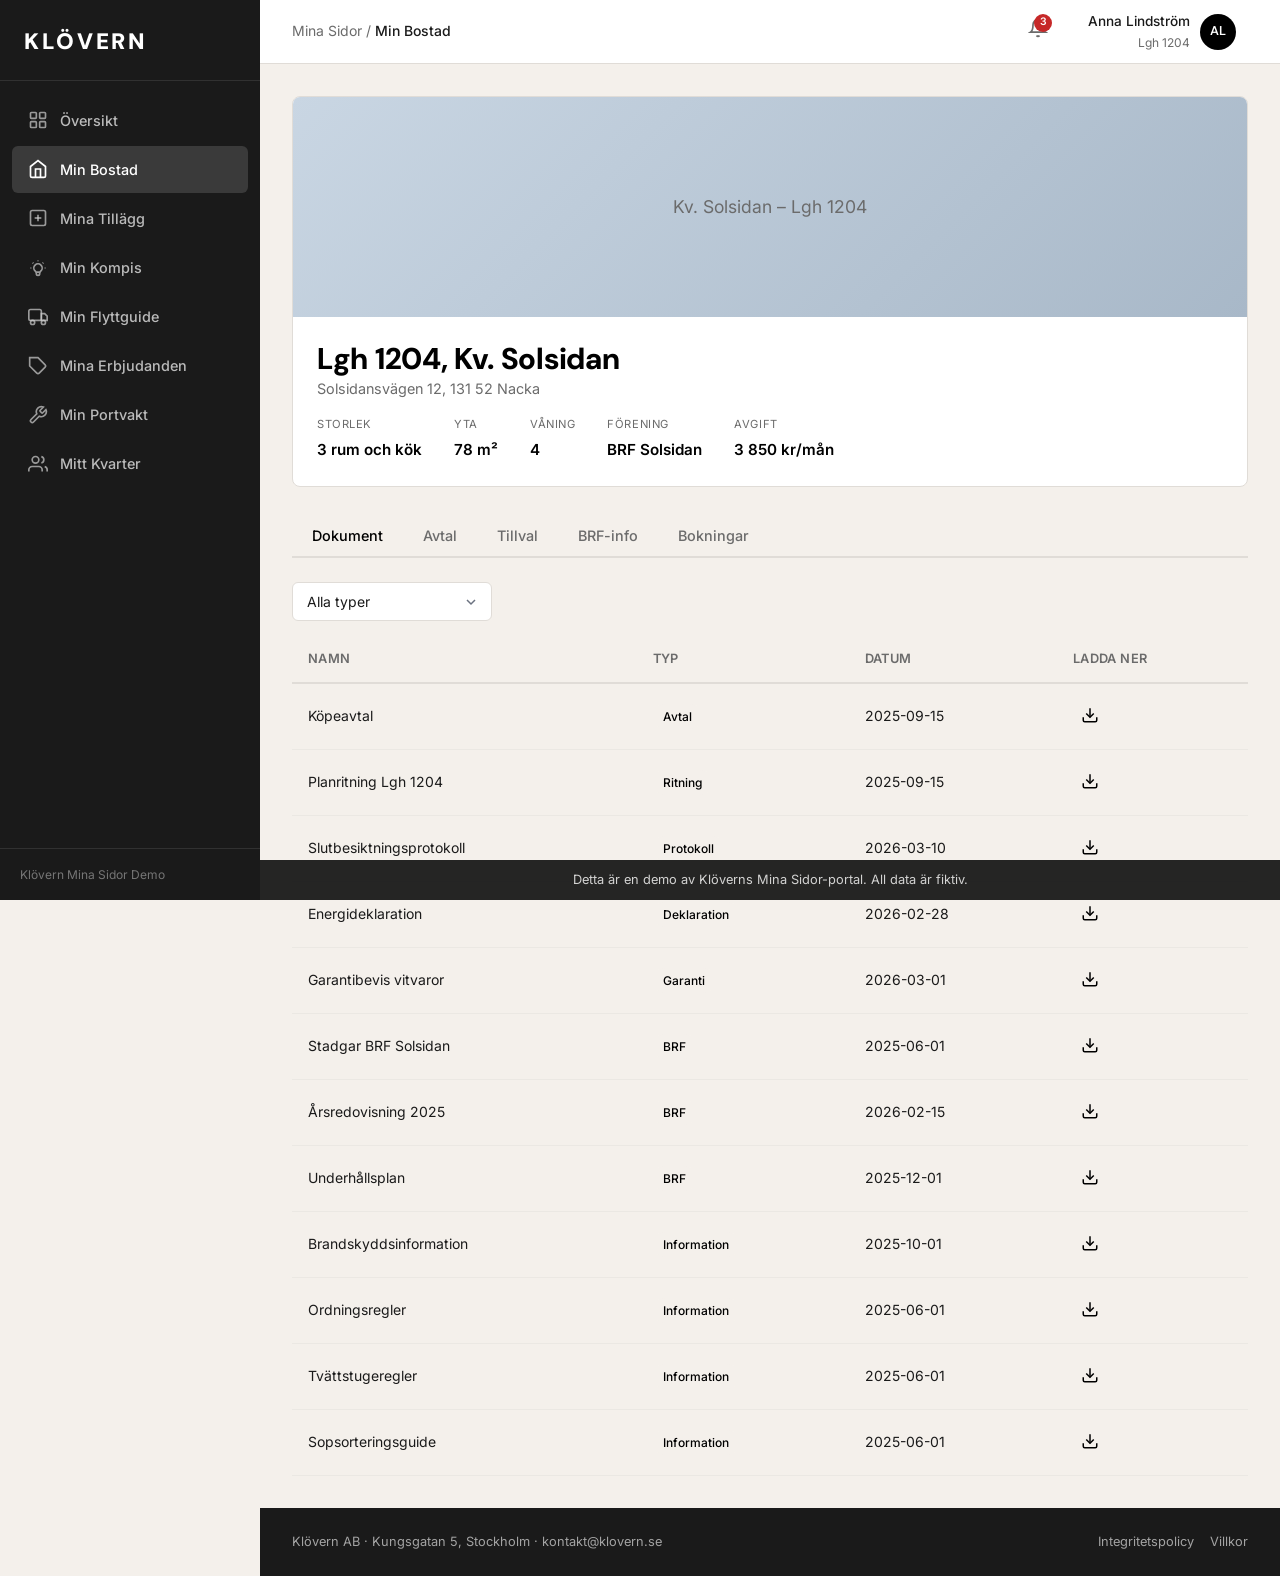
==== commit 499ac300: "Add Mina Tillägg configurator and update navigation - New page: mina-tillagg.html with room-by-room " ====
--- a/min-bostad.html
+++ b/min-bostad.html
@@ -13,6 +13,7 @@
       <nav class="sidebar-nav">
         <a href="index.html"><svg viewBox="0 0 24 24" fill="none" stroke="currentColor" stroke-width="2"><rect x="3" y="3" width="7" height="7" rx="1"/><rect x="14" y="3" width="7" height="7" rx="1"/><rect x="3" y="14" width="7" height="7" rx="1"/><rect x="14" y="14" width="7" height="7" rx="1"/></svg>Översikt</a>
         <a href="min-bostad.html" class="active"><svg viewBox="0 0 24 24" fill="none" stroke="currentColor" stroke-width="2"><path d="M3 9l9-7 9 7v11a2 2 0 01-2 2H5a2 2 0 01-2-2z"/><polyline points="9 22 9 12 15 12 15 22"/></svg>Min Bostad</a>
+        <a href="mina-tillagg.html"><svg viewBox="0 0 24 24" fill="none" stroke="currentColor" stroke-width="2"><rect x="3" y="3" width="18" height="18" rx="2"/><path d="M12 8v8"/><path d="M8 12h8"/></svg>Mina Tillägg</a>
         <a href="min-kompis.html"><svg viewBox="0 0 24 24" fill="none" stroke="currentColor" stroke-width="2"><path d="M9.663 17h4.673M12 3v1m6.364 1.636l-.707.707M21 12h-1M4 12H3m3.343-5.657l-.707-.707m2.828 9.9a5 5 0 117.072 0l-.548.547A3.374 3.374 0 0014 18.469V19a2 2 0 11-4 0v-.531c0-.895-.356-1.754-.988-2.386l-.548-.547z"/></svg>Min Kompis</a>
         <a href="min-flyttguide.html"><svg viewBox="0 0 24 24" fill="none" stroke="currentColor" stroke-width="2"><rect x="1" y="3" width="15" height="13" rx="2"/><polygon points="16 8 20 8 23 11 23 16 16 16 16 8"/><circle cx="5.5" cy="18.5" r="2.5"/><circle cx="18.5" cy="18.5" r="2.5"/></svg>Min Flyttguide</a>
         <a href="mina-erbjudanden.html"><svg viewBox="0 0 24 24" fill="none" stroke="currentColor" stroke-width="2"><path d="M20.59 13.41l-7.17 7.17a2 2 0 01-2.83 0L2 12V2h10l8.59 8.59a2 2 0 010 2.82z"/><line x1="7" y1="7" x2="7.01" y2="7"/></svg>Mina Erbjudanden</a>
--- a/css/styles.css
+++ b/css/styles.css
@@ -3,43 +3,50 @@
    ========================================= */
 
 /* --- Fonts --- */
-@import url('https://fonts.googleapis.com/css2?family=DM+Sans:ital,wght@0,400;0,500;0,600;0,700;1,400&family=Inter:wght@300;400;500;600&display=swap');
+/* Suisse Intl is Klövern's brand font (commercial license).
+   We use system-ui as the body fallback and a condensed sans-serif for display headings
+   to approximate PPRightGrotesk used on klovern.se */
+@import url('https://fonts.googleapis.com/css2?family=Inter:wght@300;400;500;600;700&family=DM+Sans:wght@400;500;600;700;800;900&display=swap');
 
 /* --- CSS Custom Properties --- */
 :root {
-  --color-primary: #0f1d5b;
-  --color-primary-light: #1a3278;
-  --color-accent: #2554a7;
-  --color-accent-light: #e8edf7;
-  --color-bg: #f5f5f2;
+  /* Klövern brand: black primary, warm beige background */
+  --color-primary: #000000;
+  --color-primary-light: #1a1a1a;
+  --color-accent: #000000;
+  --color-accent-light: #f4f0eb;
+  --color-bg: #f4f0eb;
   --color-card: #ffffff;
   --color-text: #1a1a1a;
-  --color-text-muted: #6b7280;
-  --color-text-light: #9ca3af;
-  --color-border: #e5e5e3;
-  --color-border-light: #f0f0ee;
-  --color-success: #16a34a;
-  --color-success-bg: #f0fdf4;
-  --color-warning: #d97706;
-  --color-warning-bg: #fffbeb;
-  --color-error: #dc2626;
-  --color-error-bg: #fef2f2;
-  --color-sidebar: #0f1d5b;
-  --color-sidebar-hover: #1a3278;
-  --color-sidebar-active: #2554a7;
-  --color-topbar: #ffffff;
-
-  --font-heading: 'DM Sans', system-ui, -apple-system, sans-serif;
-  --font-body: 'Inter', system-ui, -apple-system, sans-serif;
-
-  --radius-sm: 6px;
-  --radius-md: 10px;
-  --radius-lg: 14px;
-  --radius-xl: 20px;
-
-  --shadow-sm: 0 1px 2px rgba(0,0,0,0.05);
-  --shadow-card: 0 1px 3px rgba(0,0,0,0.08), 0 1px 2px rgba(0,0,0,0.04);
-  --shadow-hover: 0 4px 12px rgba(0,0,0,0.1);
+  --color-text-muted: #6b6b6b;
+  --color-text-light: #9a9a9a;
+  --color-border: #e0dcd7;
+  --color-border-light: #ebe8e3;
+  --color-success: #2d6a4f;
+  --color-success-bg: #ecf5ef;
+  --color-warning: #b45309;
+  --color-warning-bg: #fef3e2;
+  --color-error: #c62828;
+  --color-error-bg: #fde8e8;
+  --color-sidebar: #1a1a1a;
+  --color-sidebar-hover: #2a2a2a;
+  --color-sidebar-active: #3a3a3a;
+  --color-topbar: #f4f0eb;
+
+  /* Suisse Intl fallback: system-ui for body, DM Sans Black for display */
+  --font-heading: 'DM Sans', system-ui, -apple-system, "Segoe UI", sans-serif;
+  --font-body: 'Inter', system-ui, -apple-system, "Segoe UI", sans-serif;
+  --font-display: 'DM Sans', system-ui, -apple-system, sans-serif;
+
+  /* Klövern uses minimal border-radius — sharp, editorial feel */
+  --radius-sm: 4px;
+  --radius-md: 6px;
+  --radius-lg: 8px;
+  --radius-xl: 12px;
+
+  --shadow-sm: 0 1px 2px rgba(0,0,0,0.04);
+  --shadow-card: 0 1px 3px rgba(0,0,0,0.06);
+  --shadow-hover: 0 4px 16px rgba(0,0,0,0.08);
   --shadow-modal: 0 20px 60px rgba(0,0,0,0.15);
 
   --sidebar-width: 260px;
@@ -63,18 +70,19 @@
 
 h1, h2, h3, h4, h5, h6 {
   font-family: var(--font-heading);
-  font-weight: 600;
-  line-height: 1.3;
+  font-weight: 700;
+  line-height: 1.2;
   color: var(--color-primary);
-}
-
-h1 { font-size: 1.75rem; }
-h2 { font-size: 1.375rem; }
-h3 { font-size: 1.125rem; }
-h4 { font-size: 1rem; }
-
-a { color: var(--color-accent); text-decoration: none; transition: color var(--transition); }
-a:hover { color: var(--color-primary); }
+  letter-spacing: -0.01em;
+}
+
+h1 { font-size: 1.875rem; font-weight: 800; }
+h2 { font-size: 1.375rem; font-weight: 700; }
+h3 { font-size: 1.1rem; font-weight: 700; }
+h4 { font-size: 0.95rem; font-weight: 600; }
+
+a { color: var(--color-text); text-decoration: none; transition: color var(--transition); }
+a:hover { color: var(--color-text-muted); }
 
 img { max-width: 100%; height: auto; display: block; }
 
@@ -118,10 +126,10 @@
 }
 
 .sidebar-logo span {
-  font-family: var(--font-heading);
-  font-size: 1.25rem;
-  font-weight: 700;
-  letter-spacing: 0.08em;
+  font-family: var(--font-display);
+  font-size: 1.4rem;
+  font-weight: 900;
+  letter-spacing: 0.12em;
   text-transform: uppercase;
 }
 
@@ -183,7 +191,7 @@
 /* --- Topbar --- */
 .topbar {
   height: var(--topbar-height);
-  background: var(--color-topbar);
+  background: var(--color-card);
   border-bottom: 1px solid var(--color-border);
   display: flex;
   align-items: center;
@@ -275,7 +283,7 @@
   width: 36px;
   height: 36px;
   border-radius: 50%;
-  background: var(--color-accent);
+  background: var(--color-primary);
   color: #fff;
   display: flex;
   align-items: center;
@@ -311,9 +319,9 @@
 /* --- Footer --- */
 .app-footer {
   padding: 24px 32px;
-  border-top: 1px solid var(--color-border);
+  background: #1a1a1a;
+  color: rgba(255,255,255,0.6);
   font-size: 0.8rem;
-  color: var(--color-text-muted);
   display: flex;
   justify-content: space-between;
   align-items: center;
@@ -322,11 +330,11 @@
 }
 
 .app-footer a {
-  color: var(--color-text-muted);
+  color: rgba(255,255,255,0.6);
   margin-left: 16px;
 }
 
-.app-footer a:hover { color: var(--color-accent); }
+.app-footer a:hover { color: #fff; }
 
 /* --- Cards --- */
 .card {
@@ -386,12 +394,12 @@
 
 .stat-icon svg { width: 22px; height: 22px; }
 
-.stat-icon.blue { background: var(--color-accent-light); color: var(--color-accent); }
+.stat-icon.blue { background: var(--color-accent-light); color: var(--color-primary); }
 .stat-icon.green { background: var(--color-success-bg); color: var(--color-success); }
 .stat-icon.amber { background: var(--color-warning-bg); color: var(--color-warning); }
 .stat-icon.red { background: var(--color-error-bg); color: var(--color-error); }
 
-.stat-value { font-size: 1.5rem; font-weight: 700; font-family: var(--font-heading); color: var(--color-primary); line-height: 1.2; }
+.stat-value { font-size: 1.5rem; font-weight: 800; font-family: var(--font-display); color: var(--color-primary); line-height: 1.2; }
 .stat-label { font-size: 0.8rem; color: var(--color-text-muted); margin-top: 2px; }
 
 /* --- Buttons --- */
@@ -409,27 +417,27 @@
 }
 
 .btn-primary {
-  background: var(--color-accent);
+  background: var(--color-primary);
   color: #fff;
 }
 
-.btn-primary:hover { background: var(--color-primary); }
+.btn-primary:hover { background: #333; }
 
 .btn-secondary {
-  background: var(--color-bg);
+  background: transparent;
   color: var(--color-text);
   border: 1px solid var(--color-border);
 }
 
-.btn-secondary:hover { background: var(--color-border); }
+.btn-secondary:hover { background: var(--color-accent-light); }
 
 .btn-outline {
   background: transparent;
-  color: var(--color-accent);
-  border: 1px solid var(--color-accent);
-}
-
-.btn-outline:hover { background: var(--color-accent-light); }
+  color: var(--color-text);
+  border: 1px solid var(--color-text);
+}
+
+.btn-outline:hover { background: var(--color-primary); color: #fff; }
 
 .btn-sm { padding: 6px 14px; font-size: 0.8rem; }
 .btn-lg { padding: 14px 28px; font-size: 1rem; }
@@ -452,7 +460,7 @@
 .badge-success { background: var(--color-success-bg); color: var(--color-success); }
 .badge-warning { background: var(--color-warning-bg); color: var(--color-warning); }
 .badge-error { background: var(--color-error-bg); color: var(--color-error); }
-.badge-info { background: var(--color-accent-light); color: var(--color-accent); }
+.badge-info { background: var(--color-accent-light); color: var(--color-primary); }
 
 /* --- Tabs --- */
 .tabs {
@@ -482,8 +490,8 @@
 .tab:hover { color: var(--color-text); }
 
 .tab.active {
-  color: var(--color-accent);
-  border-bottom-color: var(--color-accent);
+  color: var(--color-primary);
+  border-bottom-color: var(--color-primary);
 }
 
 .tab-panel { display: none; }
@@ -552,7 +560,7 @@
 }
 
 .timeline-dot.active {
-  background: var(--color-accent);
+  background: var(--color-primary);
   color: #fff;
   box-shadow: 0 0 0 4px var(--color-accent-light);
 }
@@ -591,7 +599,7 @@
 
 .timeline-progress {
   font-size: 0.75rem;
-  color: var(--color-accent);
+  color: var(--color-primary);
   font-weight: 600;
   margin-top: 4px;
 }
@@ -614,7 +622,7 @@
   height: 36px;
   border-radius: var(--radius-sm);
   background: var(--color-accent-light);
-  color: var(--color-accent);
+  color: var(--color-primary);
   display: flex;
   align-items: center;
   justify-content: center;
@@ -640,7 +648,7 @@
 }
 
 .progress-circle .bg { fill: none; stroke: var(--color-border); stroke-width: 8; }
-.progress-circle .progress { fill: none; stroke: var(--color-accent); stroke-width: 8; stroke-linecap: round; transition: stroke-dashoffset 0.5s ease; }
+.progress-circle .progress { fill: none; stroke: var(--color-primary); stroke-width: 8; stroke-linecap: round; transition: stroke-dashoffset 0.5s ease; }
 
 .progress-value {
   position: absolute;
@@ -720,14 +728,14 @@
 }
 
 .filter-pill:hover {
-  border-color: var(--color-accent);
-  color: var(--color-accent);
+  border-color: var(--color-primary);
+  color: var(--color-primary);
 }
 
 .filter-pill.active {
-  background: var(--color-accent);
+  background: var(--color-primary);
   color: #fff;
-  border-color: var(--color-accent);
+  border-color: var(--color-primary);
 }
 
 /* --- Article Cards --- */
@@ -760,7 +768,7 @@
   font-size: 0.7rem;
   font-weight: 500;
   background: var(--color-accent-light);
-  color: var(--color-accent);
+  color: var(--color-primary);
   margin-bottom: 10px;
 }
 
@@ -780,7 +788,7 @@
 .article-card-link {
   font-size: 0.85rem;
   font-weight: 500;
-  color: var(--color-accent);
+  color: var(--color-primary);
 }
 
 /* --- Offer Cards --- */
@@ -799,7 +807,7 @@
   position: absolute;
   top: 16px;
   right: 16px;
-  background: var(--color-accent);
+  background: var(--color-primary);
   color: #fff;
   padding: 4px 12px;
   border-radius: 999px;
@@ -964,7 +972,7 @@
   height: 40px;
   border-radius: var(--radius-sm);
   background: var(--color-accent-light);
-  color: var(--color-accent);
+  color: var(--color-primary);
   display: flex;
   align-items: center;
   justify-content: center;
@@ -999,7 +1007,7 @@
 .energy-bar-fill {
   width: 100%;
   max-width: 60px;
-  background: var(--color-accent);
+  background: var(--color-primary);
   border-radius: var(--radius-sm) var(--radius-sm) 0 0;
   transition: height 0.5s ease;
   position: relative;
@@ -1094,7 +1102,7 @@
   right: -6px;
   width: 20px;
   height: 20px;
-  background: var(--color-accent);
+  background: var(--color-primary);
   color: #fff;
   font-size: 0.65rem;
   font-weight: 600;
@@ -1183,7 +1191,7 @@
 .form-select:focus,
 .form-textarea:focus {
   outline: none;
-  border-color: var(--color-accent);
+  border-color: var(--color-primary);
   box-shadow: 0 0 0 3px var(--color-accent-light);
 }
 
@@ -1240,8 +1248,8 @@
   bottom: 0;
   left: var(--sidebar-width);
   right: 0;
-  background: var(--color-primary);
-  color: #fff;
+  background: #1a1a1a;
+  color: rgba(255,255,255,0.8);
   text-align: center;
   padding: 10px 20px;
   font-size: 0.8rem;
@@ -1313,7 +1321,7 @@
 
 /* --- Welcome Hero --- */
 .welcome-hero {
-  background: linear-gradient(135deg, var(--color-primary) 0%, var(--color-accent) 100%);
+  background: linear-gradient(135deg, #1a1a1a 0%, #3a3a3a 100%);
   color: #fff;
   border-radius: var(--radius-lg);
   padding: 36px 40px;
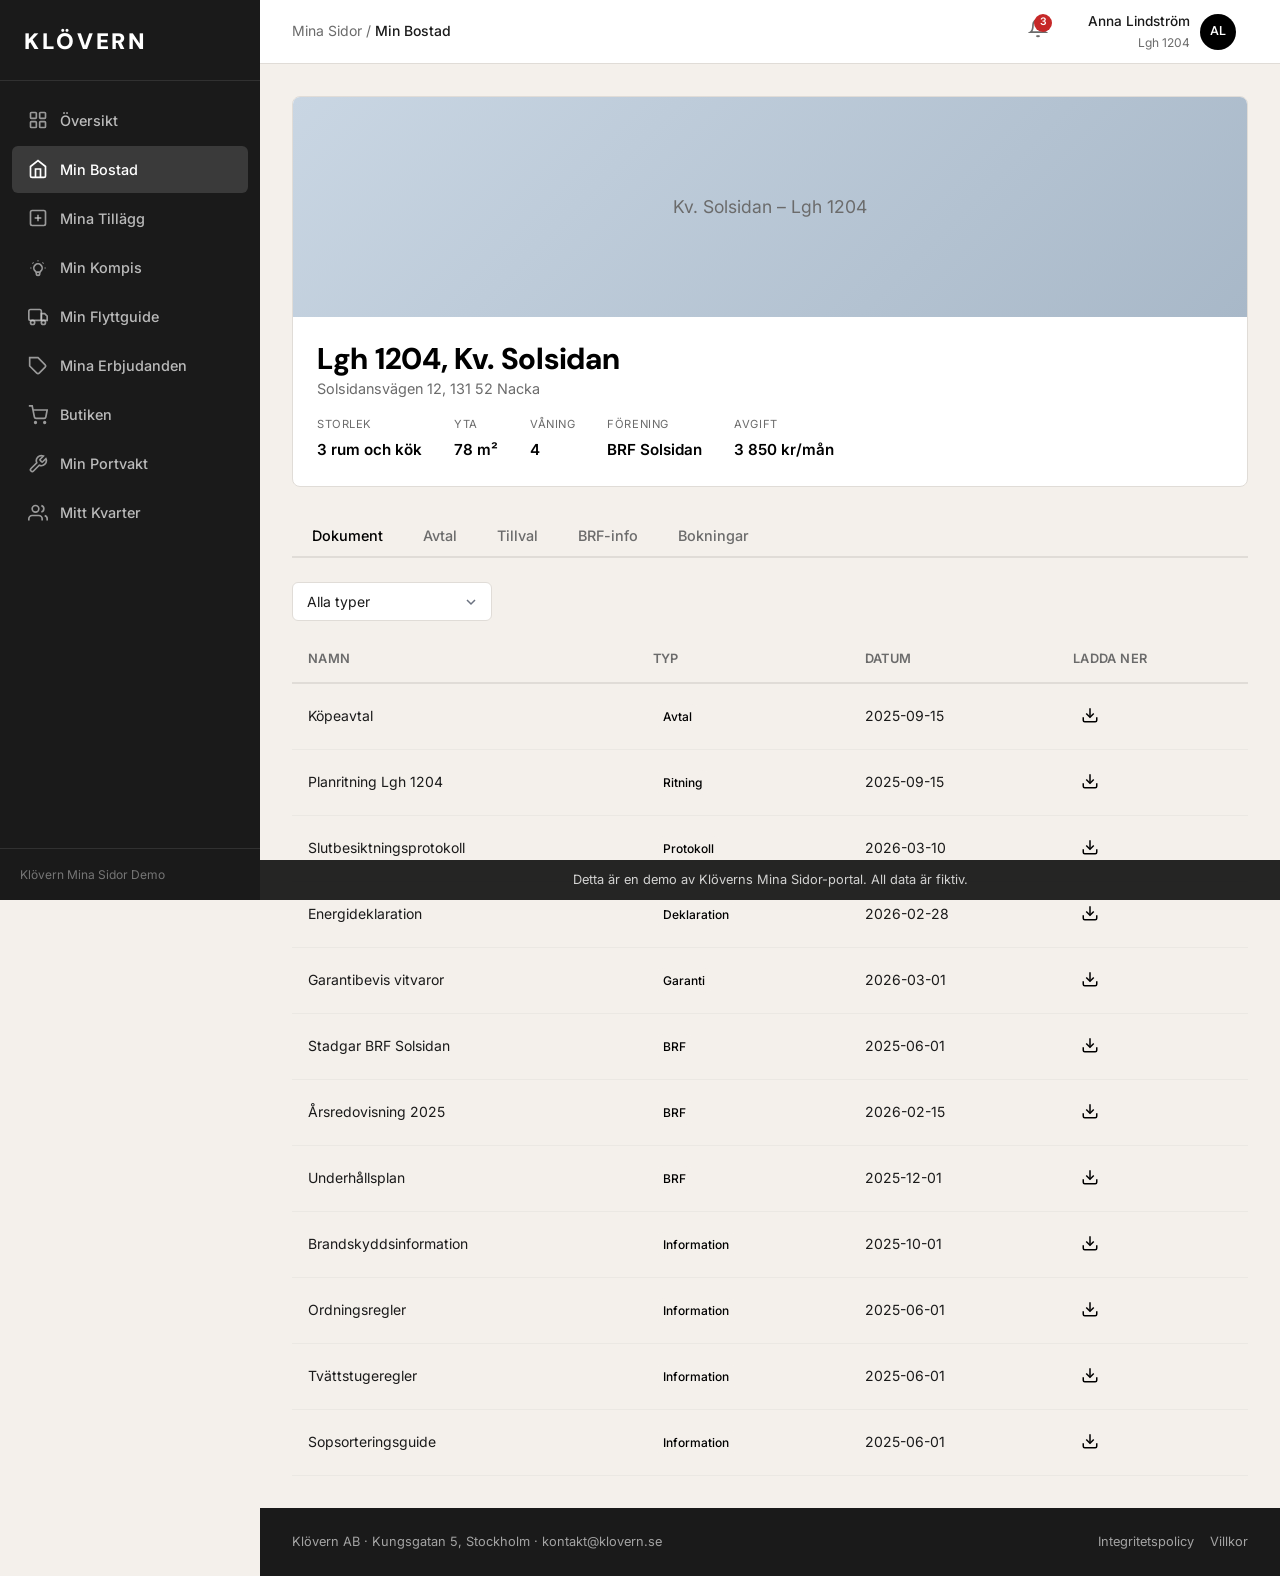
==== commit 73c317d7: "Add dedicated Butiken (shop) page with Samsung partner products - New page: butiken.html with full e" ====
--- a/min-bostad.html
+++ b/min-bostad.html
@@ -17,6 +17,7 @@
         <a href="min-kompis.html"><svg viewBox="0 0 24 24" fill="none" stroke="currentColor" stroke-width="2"><path d="M9.663 17h4.673M12 3v1m6.364 1.636l-.707.707M21 12h-1M4 12H3m3.343-5.657l-.707-.707m2.828 9.9a5 5 0 117.072 0l-.548.547A3.374 3.374 0 0014 18.469V19a2 2 0 11-4 0v-.531c0-.895-.356-1.754-.988-2.386l-.548-.547z"/></svg>Min Kompis</a>
         <a href="min-flyttguide.html"><svg viewBox="0 0 24 24" fill="none" stroke="currentColor" stroke-width="2"><rect x="1" y="3" width="15" height="13" rx="2"/><polygon points="16 8 20 8 23 11 23 16 16 16 16 8"/><circle cx="5.5" cy="18.5" r="2.5"/><circle cx="18.5" cy="18.5" r="2.5"/></svg>Min Flyttguide</a>
         <a href="mina-erbjudanden.html"><svg viewBox="0 0 24 24" fill="none" stroke="currentColor" stroke-width="2"><path d="M20.59 13.41l-7.17 7.17a2 2 0 01-2.83 0L2 12V2h10l8.59 8.59a2 2 0 010 2.82z"/><line x1="7" y1="7" x2="7.01" y2="7"/></svg>Mina Erbjudanden</a>
+        <a href="butiken.html"><svg viewBox="0 0 24 24" fill="none" stroke="currentColor" stroke-width="2"><circle cx="9" cy="21" r="1"/><circle cx="20" cy="21" r="1"/><path d="M1 1h4l2.68 13.39a2 2 0 002 1.61h9.72a2 2 0 002-1.61L23 6H6"/></svg>Butiken</a>
         <a href="min-portvakt.html"><svg viewBox="0 0 24 24" fill="none" stroke="currentColor" stroke-width="2"><path d="M14.7 6.3a1 1 0 000 1.4l1.6 1.6a1 1 0 001.4 0l3.77-3.77a6 6 0 01-7.94 7.94l-6.91 6.91a2.12 2.12 0 01-3-3l6.91-6.91a6 6 0 017.94-7.94l-3.76 3.76z"/></svg>Min Portvakt</a>
         <a href="mitt-kvarter.html"><svg viewBox="0 0 24 24" fill="none" stroke="currentColor" stroke-width="2"><path d="M17 21v-2a4 4 0 00-4-4H5a4 4 0 00-4 4v2"/><circle cx="9" cy="7" r="4"/><path d="M23 21v-2a4 4 0 00-3-3.87"/><path d="M16 3.13a4 4 0 010 7.75"/></svg>Mitt Kvarter</a>
       </nav>
